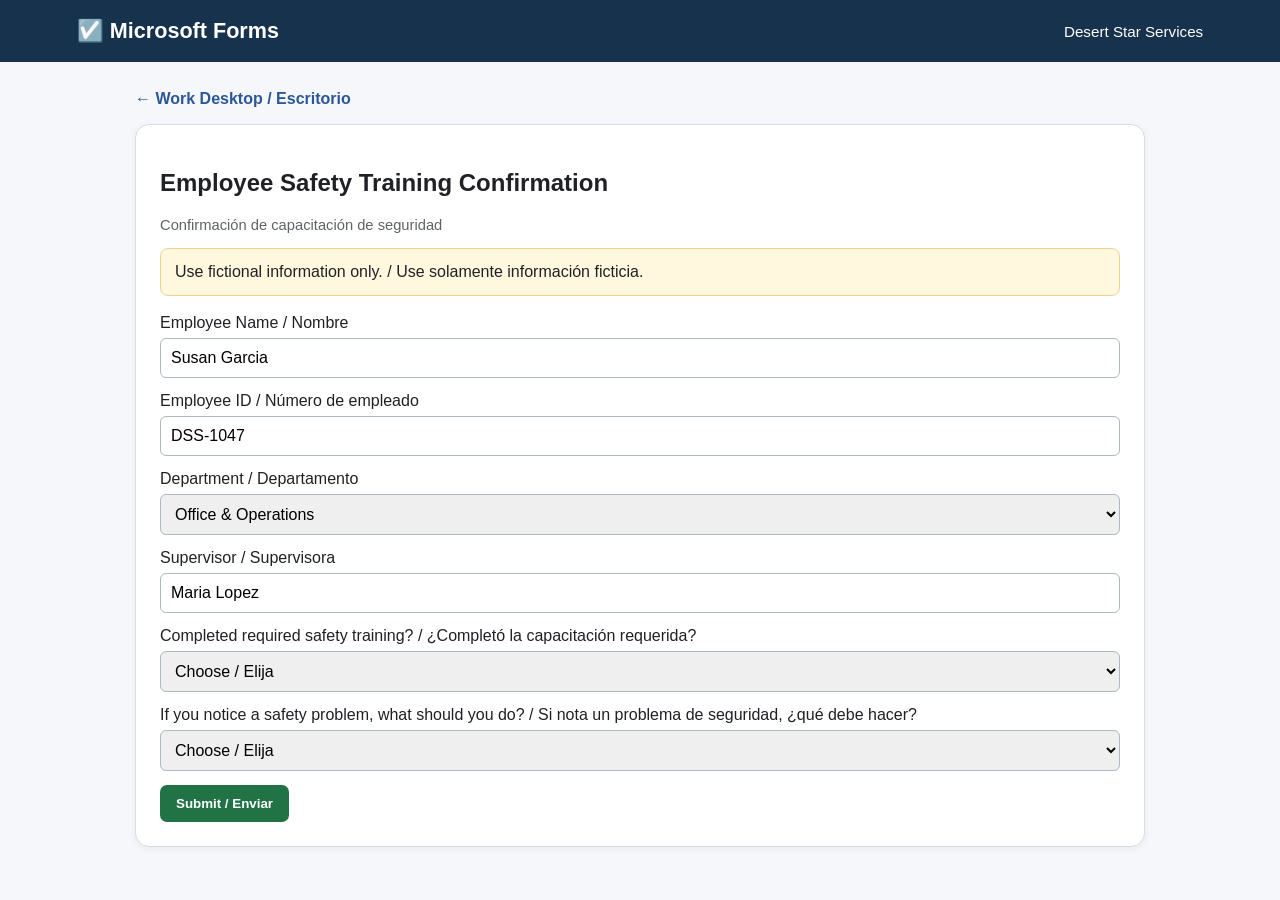
==== forms.html @ 492ff86a "Build Lesson 13 bilingual workplace simulation" ====
<!doctype html><html><head><meta charset="utf-8"><meta name="viewport" content="width=device-width"><title>Employee Form</title><link rel="stylesheet" href="style.css"></head><body><header><div class="brand">☑️ Microsoft Forms</div><div class="user">Desert Star Services</div></header><main class="wrap"><p><a class="back" href="index.html">← Work Desktop / Escritorio</a></p><section class="panel"><h1>Employee Safety Training Confirmation</h1><p class="sub">Confirmación de capacitación de seguridad</p><div class="notice">Use fictional information only. / Use solamente información ficticia.</div><br><form id="f"><label>Employee Name / Nombre</label><input required value="Susan Garcia"><label>Employee ID / Número de empleado</label><input required value="DSS-1047"><label>Department / Departamento</label><select required><option>Office & Operations</option><option>Transportation</option><option>Maintenance</option><option>Customer Service</option></select><label>Supervisor / Supervisora</label><input required value="Maria Lopez"><label>Completed required safety training? / ¿Completó la capacitación requerida?</label><select required><option value="">Choose / Elija</option><option>Yes / Sí</option><option>No</option></select><label>If you notice a safety problem, what should you do? / Si nota un problema de seguridad, ¿qué debe hacer?</label><select required><option value="">Choose / Elija</option><option>Report it to the appropriate supervisor / Reportarlo al supervisor correspondiente</option><option>Ignore it / Ignorarlo</option><option>Post it on social media / Publicarlo en redes sociales</option></select><button class="btn green" type="submit">Submit / Enviar</button></form><div id="done" class="success">✓ Form submitted. / Formulario enviado.</div></section></main><script>document.getElementById('f').onsubmit=e=>{e.preventDefault();document.getElementById('done').style.display='block';localStorage.setItem('formsDone','1')}</script></body></html>
---- style.css ----
:root{--navy:#17324d;--blue:#2b579a;--light:#f5f7fa;--border:#d7dde5;--green:#217346;--purple:#6264a7}*{box-sizing:border-box}body{margin:0;font-family:Arial,sans-serif;background:var(--light);color:#202124}header{background:var(--navy);color:white;padding:18px 6%;display:flex;justify-content:space-between;align-items:center}.brand{font-size:1.35rem;font-weight:700}.user{font-size:.95rem}.wrap{max-width:1050px;margin:28px auto;padding:0 20px}.hero,.panel{background:white;border:1px solid var(--border);border-radius:14px;padding:24px;margin-bottom:20px;box-shadow:0 2px 8px #0000000d}.apps{display:grid;grid-template-columns:repeat(auto-fit,minmax(160px,1fr));gap:16px}.app{display:block;background:white;border:1px solid var(--border);border-radius:12px;padding:22px;text-decoration:none;color:#202124}.app:hover{box-shadow:0 3px 12px #0002;transform:translateY(-1px)}.icon{font-size:2rem}.sub{color:#5f6368;font-size:.92rem}.btn{display:inline-block;background:var(--blue);color:white;text-decoration:none;border:0;border-radius:7px;padding:11px 16px;font-weight:700;cursor:pointer}.btn.green{background:var(--green)}.back{color:var(--blue);text-decoration:none;font-weight:700}.msg{border-left:5px solid var(--purple);background:#f8f8ff;padding:18px;border-radius:8px}.file{padding:12px;border-bottom:1px solid var(--border)}.file a{color:var(--blue);font-weight:700;text-decoration:none}table{width:100%;border-collapse:collapse}th,td{border:1px solid var(--border);padding:10px;text-align:left}th{background:#eef2f6}input,select,textarea{width:100%;padding:10px;margin:6px 0 14px;border:1px solid #aeb7c2;border-radius:6px;font-size:1rem}.qty{max-width:100px}.notice{background:#fff8df;border:1px solid #ead38a;padding:14px;border-radius:8px}.success{display:none;background:#e8f5ec;border:1px solid #92c9a4;padding:14px;border-radius:8px;margin-top:14px}.calendar{display:grid;grid-template-columns:repeat(3,1fr);gap:10px}.day{background:white;border:1px solid var(--border);border-radius:10px;padding:14px}.event{background:#eaf1fb;border-left:4px solid var(--blue);padding:10px;margin:9px 0}.footer{text-align:center;color:#68707a;padding:30px;font-size:.85rem}@media(max-width:650px){.calendar{grid-template-columns:1fr}header{display:block}.user{margin-top:6px}}
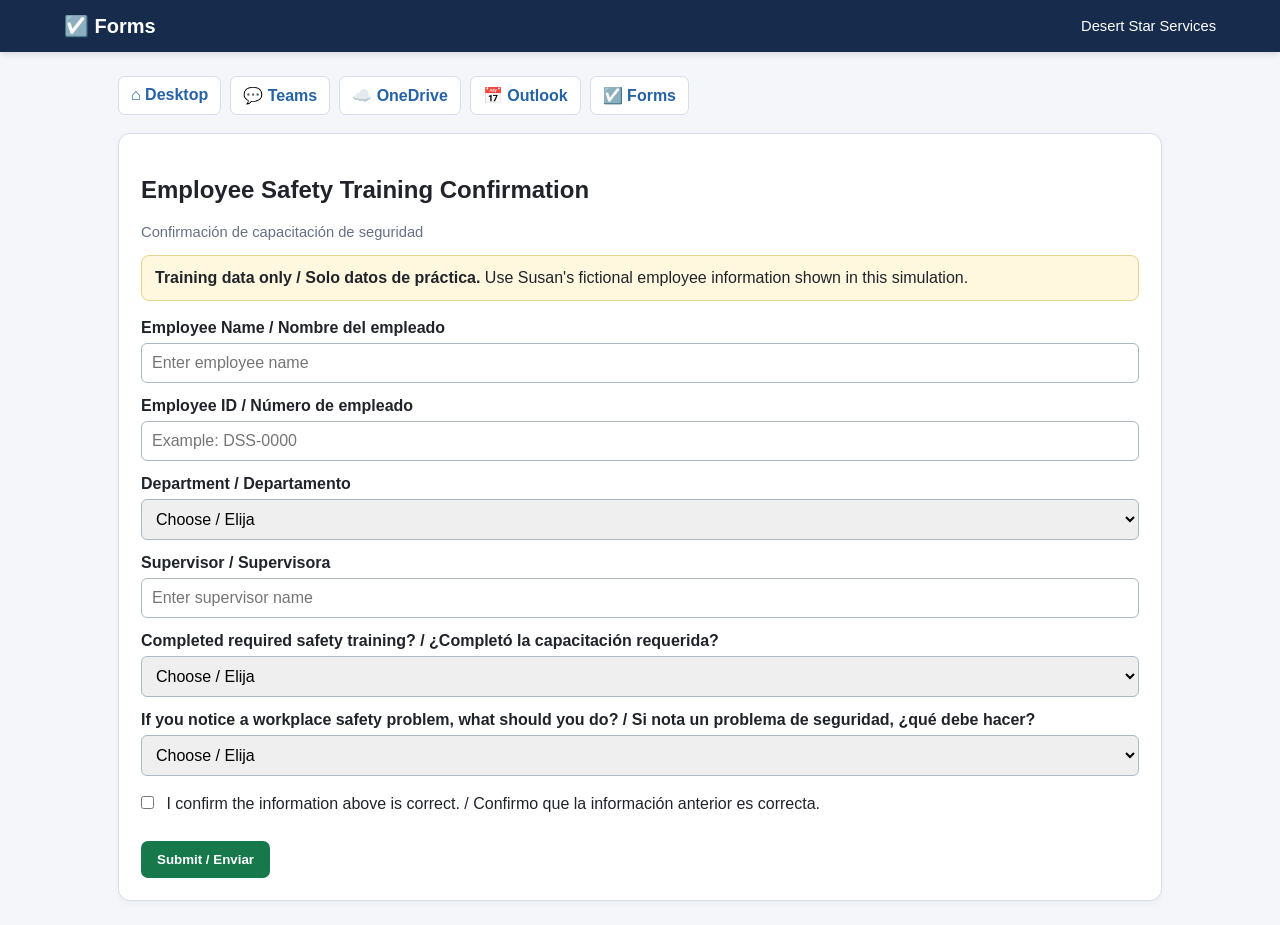
==== commit 27584646: "Make employee form an authentic practice task" ====
--- a/forms.html
+++ b/forms.html
@@ -1 +1 @@
-<!doctype html><html><head><meta charset="utf-8"><meta name="viewport" content="width=device-width"><title>Employee Form</title><link rel="stylesheet" href="style.css"></head><body><header><div class="brand">☑️ Microsoft Forms</div><div class="user">Desert Star Services</div></header><main class="wrap"><p><a class="back" href="index.html">← Work Desktop / Escritorio</a></p><section class="panel"><h1>Employee Safety Training Confirmation</h1><p class="sub">Confirmación de capacitación de seguridad</p><div class="notice">Use fictional information only. / Use solamente información ficticia.</div><br><form id="f"><label>Employee Name / Nombre</label><input required value="Susan Garcia"><label>Employee ID / Número de empleado</label><input required value="DSS-1047"><label>Department / Departamento</label><select required><option>Office & Operations</option><option>Transportation</option><option>Maintenance</option><option>Customer Service</option></select><label>Supervisor / Supervisora</label><input required value="Maria Lopez"><label>Completed required safety training? / ¿Completó la capacitación requerida?</label><select required><option value="">Choose / Elija</option><option>Yes / Sí</option><option>No</option></select><label>If you notice a safety problem, what should you do? / Si nota un problema de seguridad, ¿qué debe hacer?</label><select required><option value="">Choose / Elija</option><option>Report it to the appropriate supervisor / Reportarlo al supervisor correspondiente</option><option>Ignore it / Ignorarlo</option><option>Post it on social media / Publicarlo en redes sociales</option></select><button class="btn green" type="submit">Submit / Enviar</button></form><div id="done" class="success">✓ Form submitted. / Formulario enviado.</div></section></main><script>document.getElementById('f').onsubmit=e=>{e.preventDefault();document.getElementById('done').style.display='block';localStorage.setItem('formsDone','1')}</script></body></html>+<!doctype html><html><head><meta charset="utf-8"><meta name="viewport" content="width=device-width"><title>Employee Safety Form</title><link rel="stylesheet" href="style.css"></head><body><header><div class="brand">☑️ Forms</div><div class="user">Desert Star Services</div></header><main class="wrap"><nav class="topnav"><a href="index.html">⌂ Desktop</a><a href="teams.html">💬 Teams</a><a href="onedrive.html">☁️ OneDrive</a><a href="outlook.html">📅 Outlook</a><a href="forms.html">☑️ Forms</a></nav><section class="panel"><h1>Employee Safety Training Confirmation</h1><p class="sub">Confirmación de capacitación de seguridad</p><div class="notice"><b>Training data only / Solo datos de práctica.</b> Use Susan's fictional employee information shown in this simulation.</div><br><form id="f"><label><b>Employee Name / Nombre del empleado</b></label><input id="name" required placeholder="Enter employee name"><label><b>Employee ID / Número de empleado</b></label><input id="id" required placeholder="Example: DSS-0000"><label><b>Department / Departamento</b></label><select id="dept" required><option value="">Choose / Elija</option><option>Office & Operations</option><option>Transportation</option><option>Maintenance</option><option>Customer Service</option></select><label><b>Supervisor / Supervisora</b></label><input id="sup" required placeholder="Enter supervisor name"><label><b>Completed required safety training? / ¿Completó la capacitación requerida?</b></label><select id="training" required><option value="">Choose / Elija</option><option>Yes / Sí</option><option>No</option></select><label><b>If you notice a workplace safety problem, what should you do? / Si nota un problema de seguridad, ¿qué debe hacer?</b></label><select id="action" required><option value="">Choose / Elija</option><option value="report">Report it to the appropriate supervisor / Reportarlo al supervisor correspondiente</option><option value="ignore">Ignore it / Ignorarlo</option><option value="social">Post it on social media / Publicarlo en redes sociales</option><option value="wait">Wait for someone else / Esperar a otra persona</option></select><label><input id="confirm" type="checkbox" style="width:auto;margin-right:8px" required> I confirm the information above is correct. / Confirmo que la información anterior es correcta.</label><br><br><button class="btn green" type="submit">Submit / Enviar</button></form><div id="done" class="success">✓ Form submitted successfully. / Formulario enviado correctamente.<br><br><a class="btn" href="teams.html">Final step: Message Maria / Paso final: Enviar mensaje a Maria →</a></div></section></main><script>document.getElementById('f').onsubmit=e=>{e.preventDefault();let ok=document.getElementById('name').value.trim().toLowerCase()==='susan garcia'&&document.getElementById('id').value.trim().toUpperCase()==='DSS-1047'&&document.getElementById('dept').value==='Office & Operations'&&document.getElementById('sup').value.trim().toLowerCase()==='maria lopez'&&document.getElementById('training').value==='Yes / Sí'&&document.getElementById('action').value==='report';if(!ok){alert('Review Susan’s employee information and your safety answer before submitting. / Revise la información de Susan y su respuesta de seguridad antes de enviar.');return}document.getElementById('done').style.display='block';localStorage.setItem('formsDone','1')}</script></body></html>
--- a/style.css
+++ b/style.css
@@ -1 +1 @@
-:root{--navy:#17324d;--blue:#2b579a;--light:#f5f7fa;--border:#d7dde5;--green:#217346;--purple:#6264a7}*{box-sizing:border-box}body{margin:0;font-family:Arial,sans-serif;background:var(--light);color:#202124}header{background:var(--navy);color:white;padding:18px 6%;display:flex;justify-content:space-between;align-items:center}.brand{font-size:1.35rem;font-weight:700}.user{font-size:.95rem}.wrap{max-width:1050px;margin:28px auto;padding:0 20px}.hero,.panel{background:white;border:1px solid var(--border);border-radius:14px;padding:24px;margin-bottom:20px;box-shadow:0 2px 8px #0000000d}.apps{display:grid;grid-template-columns:repeat(auto-fit,minmax(160px,1fr));gap:16px}.app{display:block;background:white;border:1px solid var(--border);border-radius:12px;padding:22px;text-decoration:none;color:#202124}.app:hover{box-shadow:0 3px 12px #0002;transform:translateY(-1px)}.icon{font-size:2rem}.sub{color:#5f6368;font-size:.92rem}.btn{display:inline-block;background:var(--blue);color:white;text-decoration:none;border:0;border-radius:7px;padding:11px 16px;font-weight:700;cursor:pointer}.btn.green{background:var(--green)}.back{color:var(--blue);text-decoration:none;font-weight:700}.msg{border-left:5px solid var(--purple);background:#f8f8ff;padding:18px;border-radius:8px}.file{padding:12px;border-bottom:1px solid var(--border)}.file a{color:var(--blue);font-weight:700;text-decoration:none}table{width:100%;border-collapse:collapse}th,td{border:1px solid var(--border);padding:10px;text-align:left}th{background:#eef2f6}input,select,textarea{width:100%;padding:10px;margin:6px 0 14px;border:1px solid #aeb7c2;border-radius:6px;font-size:1rem}.qty{max-width:100px}.notice{background:#fff8df;border:1px solid #ead38a;padding:14px;border-radius:8px}.success{display:none;background:#e8f5ec;border:1px solid #92c9a4;padding:14px;border-radius:8px;margin-top:14px}.calendar{display:grid;grid-template-columns:repeat(3,1fr);gap:10px}.day{background:white;border:1px solid var(--border);border-radius:10px;padding:14px}.event{background:#eaf1fb;border-left:4px solid var(--blue);padding:10px;margin:9px 0}.footer{text-align:center;color:#68707a;padding:30px;font-size:.85rem}@media(max-width:650px){.calendar{grid-template-columns:1fr}header{display:block}.user{margin-top:6px}}+:root{--navy:#172b4d;--blue:#2563a6;--light:#f4f6f9;--border:#d8dee8;--green:#16784b;--purple:#6264a7;--muted:#667085}*{box-sizing:border-box}body{margin:0;font-family:Arial,Helvetica,sans-serif;background:var(--light);color:#20242a}header{background:var(--navy);color:#fff;padding:14px 5%;display:flex;justify-content:space-between;align-items:center;box-shadow:0 2px 7px #0002}.brand{font-size:1.25rem;font-weight:700}.user{font-size:.92rem}.wrap{max-width:1080px;margin:24px auto;padding:0 18px}.hero,.panel{background:#fff;border:1px solid var(--border);border-radius:12px;padding:22px;margin-bottom:18px;box-shadow:0 2px 7px #0000000b}.hero h1{margin-top:0}.topnav{display:flex;gap:9px;flex-wrap:wrap;margin-bottom:18px}.topnav a,.back{background:#fff;border:1px solid var(--border);padding:9px 12px;border-radius:7px;text-decoration:none;color:var(--blue);font-weight:700}.apps{display:grid;grid-template-columns:repeat(auto-fit,minmax(175px,1fr));gap:14px}.app{display:block;background:#fff;border:1px solid var(--border);border-radius:11px;padding:19px;text-decoration:none;color:#20242a;transition:.15s}.app:hover{box-shadow:0 4px 14px #0002;transform:translateY(-2px)}.app h3{margin:8px 0 4px}.icon{font-size:2rem}.sub{color:var(--muted);font-size:.92rem}.btn{display:inline-block;background:var(--blue);color:#fff;text-decoration:none;border:0;border-radius:7px;padding:11px 16px;font-weight:700;cursor:pointer}.btn.green{background:var(--green)}.btn.secondary{background:#fff;color:var(--blue);border:1px solid var(--blue)}.msg{border-left:5px solid var(--purple);background:#f7f7ff;padding:18px;border-radius:8px}.file{padding:12px;border-bottom:1px solid var(--border)}.file:last-child{border-bottom:0}.file a{color:var(--blue);font-weight:700;text-decoration:none}.crumb{color:var(--muted);font-size:.9rem;margin-bottom:12px}table{width:100%;border-collapse:collapse}th,td{border:1px solid var(--border);padding:10px;text-align:left}th{background:#eef2f6}input,select,textarea{width:100%;padding:10px;margin:6px 0 14px;border:1px solid #aeb7c2;border-radius:6px;font-size:1rem}.qty{max-width:100px;margin:0}.notice{background:#fff8df;border:1px solid #ead38a;padding:13px;border-radius:8px}.success{display:none;background:#e8f5ec;border:1px solid #92c9a4;padding:13px;border-radius:8px;margin-top:13px}.calendar{display:grid;grid-template-columns:repeat(3,1fr);gap:10px}.day{background:#fff;border:1px solid var(--border);border-radius:9px;padding:13px}.event{background:#eaf1fb;border-left:4px solid var(--blue);padding:10px;margin:9px 0}.event a{color:#163f73}.progress{height:12px;background:#e7ebf0;border-radius:10px;overflow:hidden;margin:8px 0 16px}.bar{height:100%;background:var(--green);width:0;transition:.3s}.tasks{list-style:none;padding:0;margin:0}.tasks li{padding:10px 5px;border-bottom:1px solid #edf0f4}.check{display:inline-block;width:24px;font-weight:700}.done{color:var(--green)}.next{background:#edf6ff;border:1px solid #b9d7f3;padding:15px;border-radius:8px;margin-top:15px}.fake-toolbar{background:#f4f5f7;border:1px solid var(--border);padding:8px 12px;border-radius:7px 7px 0 0;color:#555;font-size:.9rem}.docpage{border:1px solid var(--border);padding:24px;background:#fff}.footer{text-align:center;color:#68707a;padding:28px;font-size:.85rem}@media(max-width:650px){.calendar{grid-template-columns:1fr}header{display:block}.user{margin-top:5px}th,td{padding:7px}.wrap{padding:0 10px}}
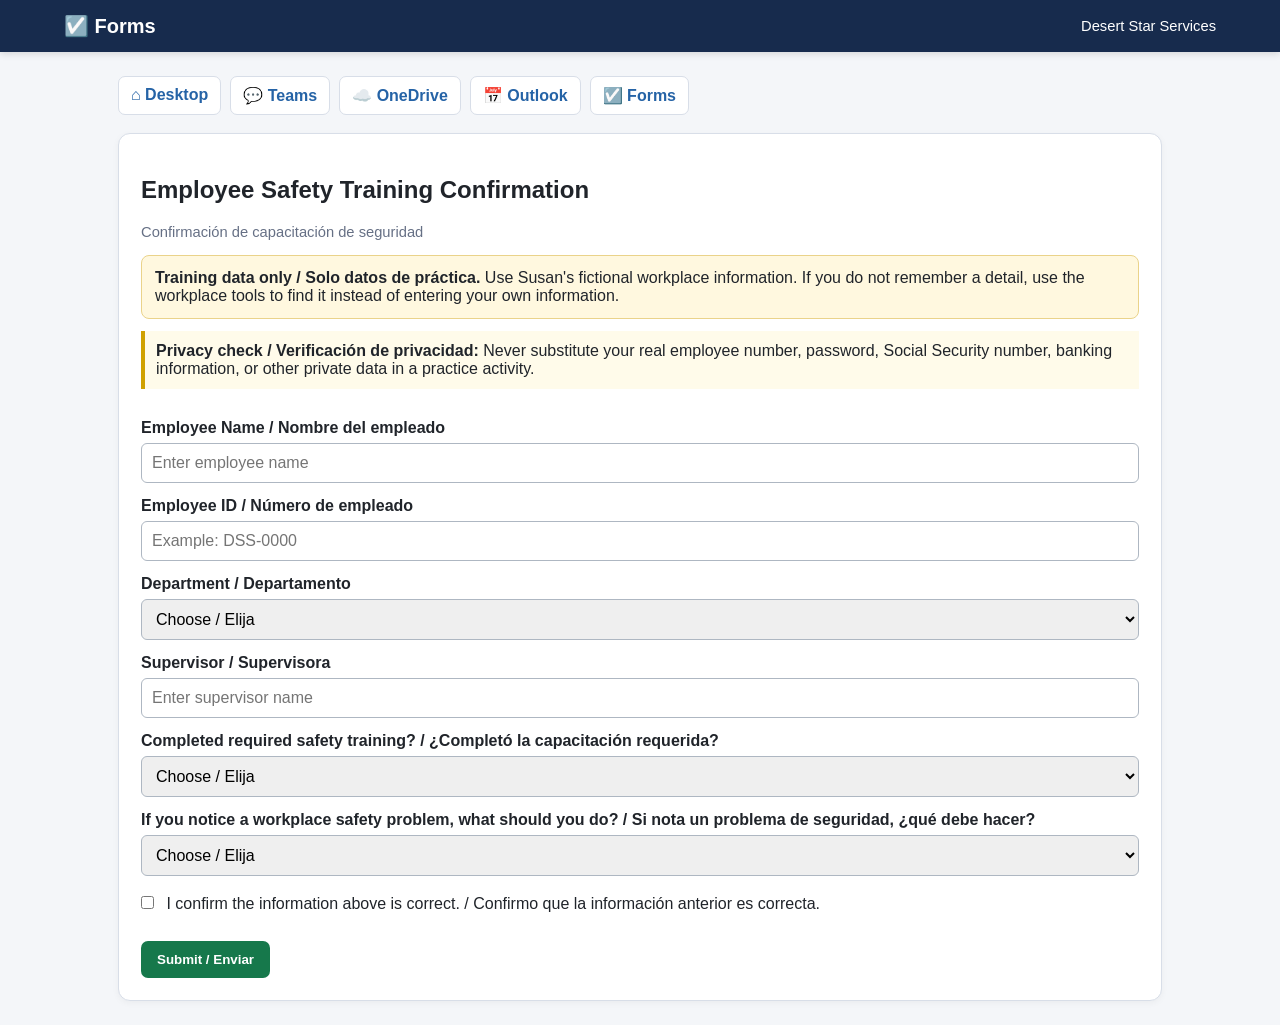
==== commit 2f77d4eb: "Strengthen privacy and information retrieval practice" ====
--- a/forms.html
+++ b/forms.html
@@ -1 +1 @@
-<!doctype html><html><head><meta charset="utf-8"><meta name="viewport" content="width=device-width"><title>Employee Safety Form</title><link rel="stylesheet" href="style.css"></head><body><header><div class="brand">☑️ Forms</div><div class="user">Desert Star Services</div></header><main class="wrap"><nav class="topnav"><a href="index.html">⌂ Desktop</a><a href="teams.html">💬 Teams</a><a href="onedrive.html">☁️ OneDrive</a><a href="outlook.html">📅 Outlook</a><a href="forms.html">☑️ Forms</a></nav><section class="panel"><h1>Employee Safety Training Confirmation</h1><p class="sub">Confirmación de capacitación de seguridad</p><div class="notice"><b>Training data only / Solo datos de práctica.</b> Use Susan's fictional employee information shown in this simulation.</div><br><form id="f"><label><b>Employee Name / Nombre del empleado</b></label><input id="name" required placeholder="Enter employee name"><label><b>Employee ID / Número de empleado</b></label><input id="id" required placeholder="Example: DSS-0000"><label><b>Department / Departamento</b></label><select id="dept" required><option value="">Choose / Elija</option><option>Office & Operations</option><option>Transportation</option><option>Maintenance</option><option>Customer Service</option></select><label><b>Supervisor / Supervisora</b></label><input id="sup" required placeholder="Enter supervisor name"><label><b>Completed required safety training? / ¿Completó la capacitación requerida?</b></label><select id="training" required><option value="">Choose / Elija</option><option>Yes / Sí</option><option>No</option></select><label><b>If you notice a workplace safety problem, what should you do? / Si nota un problema de seguridad, ¿qué debe hacer?</b></label><select id="action" required><option value="">Choose / Elija</option><option value="report">Report it to the appropriate supervisor / Reportarlo al supervisor correspondiente</option><option value="ignore">Ignore it / Ignorarlo</option><option value="social">Post it on social media / Publicarlo en redes sociales</option><option value="wait">Wait for someone else / Esperar a otra persona</option></select><label><input id="confirm" type="checkbox" style="width:auto;margin-right:8px" required> I confirm the information above is correct. / Confirmo que la información anterior es correcta.</label><br><br><button class="btn green" type="submit">Submit / Enviar</button></form><div id="done" class="success">✓ Form submitted successfully. / Formulario enviado correctamente.<br><br><a class="btn" href="teams.html">Final step: Message Maria / Paso final: Enviar mensaje a Maria →</a></div></section></main><script>document.getElementById('f').onsubmit=e=>{e.preventDefault();let ok=document.getElementById('name').value.trim().toLowerCase()==='susan garcia'&&document.getElementById('id').value.trim().toUpperCase()==='DSS-1047'&&document.getElementById('dept').value==='Office & Operations'&&document.getElementById('sup').value.trim().toLowerCase()==='maria lopez'&&document.getElementById('training').value==='Yes / Sí'&&document.getElementById('action').value==='report';if(!ok){alert('Review Susan’s employee information and your safety answer before submitting. / Revise la información de Susan y su respuesta de seguridad antes de enviar.');return}document.getElementById('done').style.display='block';localStorage.setItem('formsDone','1')}</script></body></html>+<!doctype html><html><head><meta charset="utf-8"><meta name="viewport" content="width=device-width"><title>Employee Safety Form</title><link rel="stylesheet" href="style.css"></head><body><header><div class="brand">☑️ Forms</div><div class="user">Desert Star Services</div></header><main class="wrap"><nav class="topnav"><a href="index.html">⌂ Desktop</a><a href="teams.html">💬 Teams</a><a href="onedrive.html">☁️ OneDrive</a><a href="outlook.html">📅 Outlook</a><a href="forms.html">☑️ Forms</a></nav><section class="panel"><h1>Employee Safety Training Confirmation</h1><p class="sub">Confirmación de capacitación de seguridad</p><div class="notice"><b>Training data only / Solo datos de práctica.</b> Use Susan's fictional workplace information. If you do not remember a detail, use the workplace tools to find it instead of entering your own information.</div><div class="hint"><b>Privacy check / Verificación de privacidad:</b> Never substitute your real employee number, password, Social Security number, banking information, or other private data in a practice activity.</div><br><form id="f"><label><b>Employee Name / Nombre del empleado</b></label><input id="name" required placeholder="Enter employee name"><label><b>Employee ID / Número de empleado</b></label><input id="id" required placeholder="Example: DSS-0000"><label><b>Department / Departamento</b></label><select id="dept" required><option value="">Choose / Elija</option><option>Office & Operations</option><option>Transportation</option><option>Maintenance</option><option>Customer Service</option></select><label><b>Supervisor / Supervisora</b></label><input id="sup" required placeholder="Enter supervisor name"><label><b>Completed required safety training? / ¿Completó la capacitación requerida?</b></label><select id="training" required><option value="">Choose / Elija</option><option>Yes / Sí</option><option>No</option></select><label><b>If you notice a workplace safety problem, what should you do? / Si nota un problema de seguridad, ¿qué debe hacer?</b></label><select id="action" required><option value="">Choose / Elija</option><option value="report">Report it to the appropriate supervisor / Reportarlo al supervisor correspondiente</option><option value="ignore">Ignore it / Ignorarlo</option><option value="social">Post it on social media / Publicarlo en redes sociales</option><option value="wait">Wait for someone else / Esperar a otra persona</option></select><label><input id="confirm" type="checkbox" style="width:auto;margin-right:8px" required> I confirm the information above is correct. / Confirmo que la información anterior es correcta.</label><br><br><button class="btn green" type="submit">Submit / Enviar</button></form><div id="done" class="success">✓ Form submitted successfully. / Formulario enviado correctamente.<br><br><a class="btn" href="teams.html">Final step: Message Maria / Paso final: Enviar mensaje a Maria →</a></div></section></main><script>document.getElementById('f').onsubmit=e=>{e.preventDefault();let ok=document.getElementById('name').value.trim().toLowerCase()==='susan garcia'&&document.getElementById('id').value.trim().toUpperCase()==='DSS-1047'&&document.getElementById('dept').value==='Office & Operations'&&document.getElementById('sup').value.trim().toLowerCase()==='maria lopez'&&document.getElementById('training').value==='Yes / Sí'&&document.getElementById('action').value==='report';if(!ok){alert('Review Susan’s employee information and your safety answer before submitting. / Revise la información de Susan y su respuesta de seguridad antes de enviar.');return}document.getElementById('done').style.display='block';localStorage.setItem('formsDone','1')}</script></body></html>
--- a/style.css
+++ b/style.css
@@ -1 +1 @@
-:root{--navy:#172b4d;--blue:#2563a6;--light:#f4f6f9;--border:#d8dee8;--green:#16784b;--purple:#6264a7;--muted:#667085}*{box-sizing:border-box}body{margin:0;font-family:Arial,Helvetica,sans-serif;background:var(--light);color:#20242a}header{background:var(--navy);color:#fff;padding:14px 5%;display:flex;justify-content:space-between;align-items:center;box-shadow:0 2px 7px #0002}.brand{font-size:1.25rem;font-weight:700}.user{font-size:.92rem}.wrap{max-width:1080px;margin:24px auto;padding:0 18px}.hero,.panel{background:#fff;border:1px solid var(--border);border-radius:12px;padding:22px;margin-bottom:18px;box-shadow:0 2px 7px #0000000b}.hero h1{margin-top:0}.topnav{display:flex;gap:9px;flex-wrap:wrap;margin-bottom:18px}.topnav a,.back{background:#fff;border:1px solid var(--border);padding:9px 12px;border-radius:7px;text-decoration:none;color:var(--blue);font-weight:700}.apps{display:grid;grid-template-columns:repeat(auto-fit,minmax(175px,1fr));gap:14px}.app{display:block;background:#fff;border:1px solid var(--border);border-radius:11px;padding:19px;text-decoration:none;color:#20242a;transition:.15s}.app:hover{box-shadow:0 4px 14px #0002;transform:translateY(-2px)}.app h3{margin:8px 0 4px}.icon{font-size:2rem}.sub{color:var(--muted);font-size:.92rem}.btn{display:inline-block;background:var(--blue);color:#fff;text-decoration:none;border:0;border-radius:7px;padding:11px 16px;font-weight:700;cursor:pointer}.btn.green{background:var(--green)}.btn.secondary{background:#fff;color:var(--blue);border:1px solid var(--blue)}.msg{border-left:5px solid var(--purple);background:#f7f7ff;padding:18px;border-radius:8px}.file{padding:12px;border-bottom:1px solid var(--border)}.file:last-child{border-bottom:0}.file a{color:var(--blue);font-weight:700;text-decoration:none}.crumb{color:var(--muted);font-size:.9rem;margin-bottom:12px}table{width:100%;border-collapse:collapse}th,td{border:1px solid var(--border);padding:10px;text-align:left}th{background:#eef2f6}input,select,textarea{width:100%;padding:10px;margin:6px 0 14px;border:1px solid #aeb7c2;border-radius:6px;font-size:1rem}.qty{max-width:100px;margin:0}.notice{background:#fff8df;border:1px solid #ead38a;padding:13px;border-radius:8px}.success{display:none;background:#e8f5ec;border:1px solid #92c9a4;padding:13px;border-radius:8px;margin-top:13px}.calendar{display:grid;grid-template-columns:repeat(3,1fr);gap:10px}.day{background:#fff;border:1px solid var(--border);border-radius:9px;padding:13px}.event{background:#eaf1fb;border-left:4px solid var(--blue);padding:10px;margin:9px 0}.event a{color:#163f73}.progress{height:12px;background:#e7ebf0;border-radius:10px;overflow:hidden;margin:8px 0 16px}.bar{height:100%;background:var(--green);width:0;transition:.3s}.tasks{list-style:none;padding:0;margin:0}.tasks li{padding:10px 5px;border-bottom:1px solid #edf0f4}.check{display:inline-block;width:24px;font-weight:700}.done{color:var(--green)}.next{background:#edf6ff;border:1px solid #b9d7f3;padding:15px;border-radius:8px;margin-top:15px}.fake-toolbar{background:#f4f5f7;border:1px solid var(--border);padding:8px 12px;border-radius:7px 7px 0 0;color:#555;font-size:.9rem}.docpage{border:1px solid var(--border);padding:24px;background:#fff}.footer{text-align:center;color:#68707a;padding:28px;font-size:.85rem}@media(max-width:650px){.calendar{grid-template-columns:1fr}header{display:block}.user{margin-top:5px}th,td{padding:7px}.wrap{padding:0 10px}}+:root{--navy:#172b4d;--blue:#2563a6;--light:#f4f6f9;--border:#d8dee8;--green:#16784b;--purple:#6264a7;--muted:#667085}*{box-sizing:border-box}body{margin:0;font-family:Arial,Helvetica,sans-serif;background:var(--light);color:#20242a}header{background:var(--navy);color:#fff;padding:14px 5%;display:flex;justify-content:space-between;align-items:center;box-shadow:0 2px 7px #0002}.brand{font-size:1.25rem;font-weight:700}.user{font-size:.92rem}.wrap{max-width:1080px;margin:24px auto;padding:0 18px}.hero,.panel{background:#fff;border:1px solid var(--border);border-radius:12px;padding:22px;margin-bottom:18px;box-shadow:0 2px 7px #0000000b}.hero h1{margin-top:0}.topnav{display:flex;gap:9px;flex-wrap:wrap;margin-bottom:18px}.topnav a,.back{background:#fff;border:1px solid var(--border);padding:9px 12px;border-radius:7px;text-decoration:none;color:var(--blue);font-weight:700}.apps{display:grid;grid-template-columns:repeat(auto-fit,minmax(175px,1fr));gap:14px}.app{display:block;background:#fff;border:1px solid var(--border);border-radius:11px;padding:19px;text-decoration:none;color:#20242a;transition:.15s}.app:hover{box-shadow:0 4px 14px #0002;transform:translateY(-2px)}.app h3{margin:8px 0 4px}.icon{font-size:2rem}.sub{color:var(--muted);font-size:.92rem}.btn{display:inline-block;background:var(--blue);color:#fff;text-decoration:none;border:0;border-radius:7px;padding:11px 16px;font-weight:700;cursor:pointer}.btn.green{background:var(--green)}.btn.secondary{background:#fff;color:var(--blue);border:1px solid var(--blue)}.msg{border-left:5px solid var(--purple);background:#f7f7ff;padding:18px;border-radius:8px}.file{padding:12px;border-bottom:1px solid var(--border)}.file:last-child{border-bottom:0}.file a{color:var(--blue);font-weight:700;text-decoration:none}.crumb{color:var(--muted);font-size:.9rem;margin-bottom:12px}table{width:100%;border-collapse:collapse}th,td{border:1px solid var(--border);padding:10px;text-align:left}th{background:#eef2f6}input,select,textarea{width:100%;padding:10px;margin:6px 0 14px;border:1px solid #aeb7c2;border-radius:6px;font-size:1rem}.qty{max-width:100px;margin:0}.notice{background:#fff8df;border:1px solid #ead38a;padding:13px;border-radius:8px}.success{display:none;background:#e8f5ec;border:1px solid #92c9a4;padding:13px;border-radius:8px;margin-top:13px}.calendar{display:grid;grid-template-columns:repeat(3,1fr);gap:10px}.day{background:#fff;border:1px solid var(--border);border-radius:9px;padding:13px}.event{background:#eaf1fb;border-left:4px solid var(--blue);padding:10px;margin:9px 0}.event a{color:#163f73}.progress{height:12px;background:#e7ebf0;border-radius:10px;overflow:hidden;margin:8px 0 16px}.bar{height:100%;background:var(--green);width:0;transition:.3s}.tasks{list-style:none;padding:0;margin:0}.tasks li{padding:10px 5px;border-bottom:1px solid #edf0f4}.check{display:inline-block;width:24px;font-weight:700}.done{color:var(--green)}.next{background:#edf6ff;border:1px solid #b9d7f3;padding:15px;border-radius:8px;margin-top:15px}.fake-toolbar{background:#f4f5f7;border:1px solid var(--border);padding:8px 12px;border-radius:7px 7px 0 0;color:#555;font-size:.9rem}.docpage{border:1px solid var(--border);padding:24px;background:#fff}.footer{text-align:center;color:#68707a;padding:28px;font-size:.85rem}@media(max-width:650px){.calendar{grid-template-columns:1fr}header{display:block}.user{margin-top:5px}th,td{padding:7px}.wrap{padding:0 10px}}.workspace{display:grid;grid-template-columns:230px 1fr;gap:16px}.sidebar{background:#fff;border:1px solid var(--border);border-radius:10px;padding:12px}.sidebar div{padding:10px;border-radius:6px}.sidebar .active{background:#eaf1fb;font-weight:700}.mailrow{display:grid;grid-template-columns:170px 1fr 80px;gap:10px;padding:12px;border-bottom:1px solid var(--border);background:#fff}.mailrow.unread{font-weight:700;background:#f8fbff}.badge{display:inline-block;background:#d92d20;color:#fff;border-radius:12px;padding:2px 7px;font-size:.75rem}.skillgrid{display:grid;grid-template-columns:repeat(auto-fit,minmax(210px,1fr));gap:10px;margin-top:14px}.skill{border:1px solid var(--border);border-radius:8px;padding:12px;background:#fafbfc}.locked{opacity:.55}.hint{border-left:4px solid #d0a100;background:#fffbea;padding:11px;margin:12px 0}.completion{background:#f0f9f4;border:2px solid #7bc69a;border-radius:12px;padding:20px;margin-top:15px}.mini{font-size:.84rem;color:var(--muted)}@media(max-width:700px){.workspace{grid-template-columns:1fr}.sidebar{display:none}.mailrow{grid-template-columns:1fr}.mailrow span:last-child{display:none}}
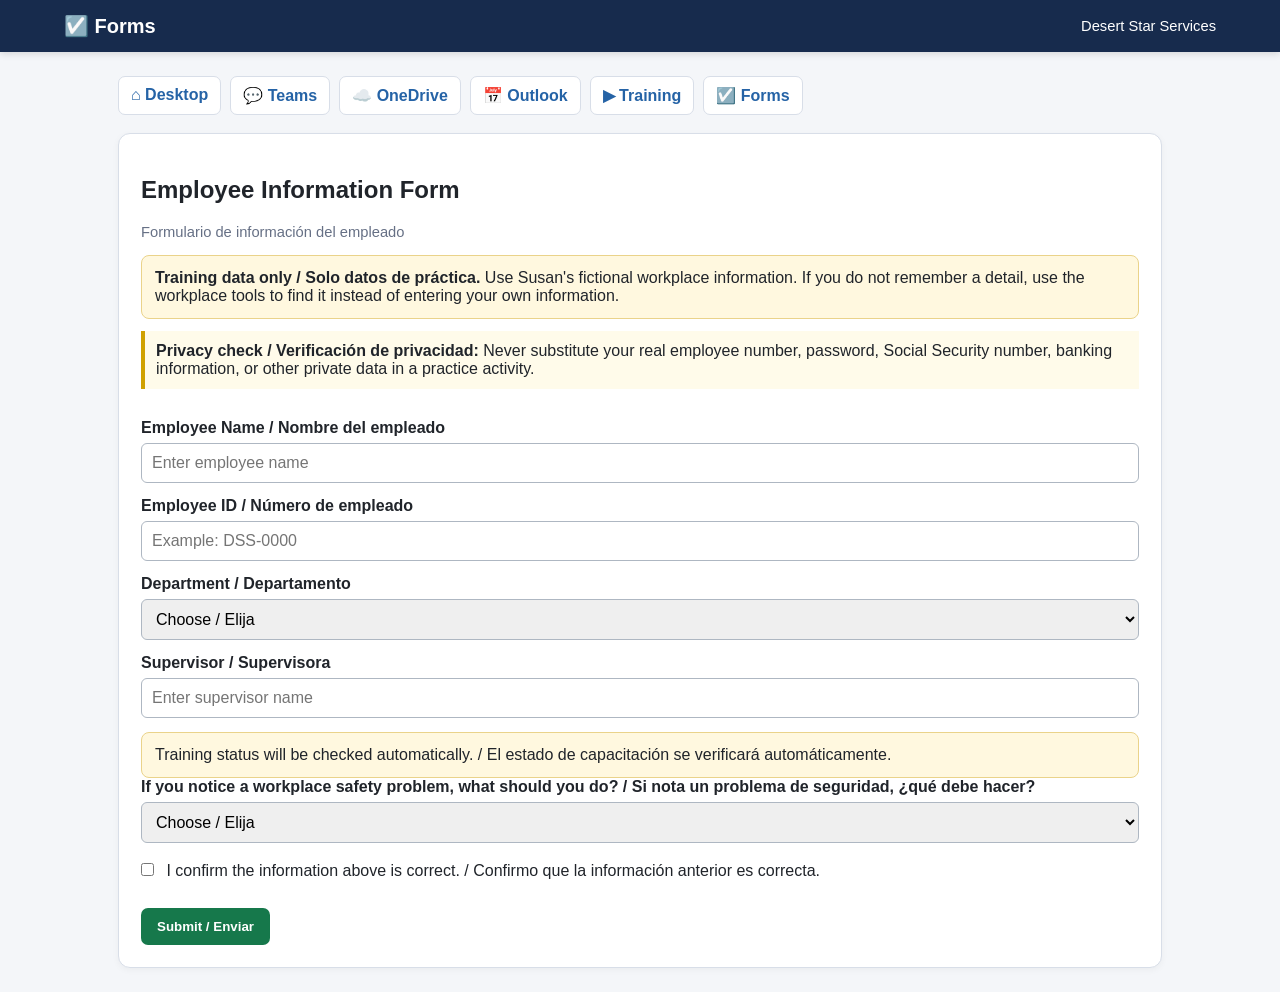
==== commit 10748d45: "Connect employee form to completed online training" ====
--- a/forms.html
+++ b/forms.html
@@ -1 +1,19 @@
-<!doctype html><html><head><meta charset="utf-8"><meta name="viewport" content="width=device-width"><title>Employee Safety Form</title><link rel="stylesheet" href="style.css"></head><body><header><div class="brand">☑️ Forms</div><div class="user">Desert Star Services</div></header><main class="wrap"><nav class="topnav"><a href="index.html">⌂ Desktop</a><a href="teams.html">💬 Teams</a><a href="onedrive.html">☁️ OneDrive</a><a href="outlook.html">📅 Outlook</a><a href="forms.html">☑️ Forms</a></nav><section class="panel"><h1>Employee Safety Training Confirmation</h1><p class="sub">Confirmación de capacitación de seguridad</p><div class="notice"><b>Training data only / Solo datos de práctica.</b> Use Susan's fictional workplace information. If you do not remember a detail, use the workplace tools to find it instead of entering your own information.</div><div class="hint"><b>Privacy check / Verificación de privacidad:</b> Never substitute your real employee number, password, Social Security number, banking information, or other private data in a practice activity.</div><br><form id="f"><label><b>Employee Name / Nombre del empleado</b></label><input id="name" required placeholder="Enter employee name"><label><b>Employee ID / Número de empleado</b></label><input id="id" required placeholder="Example: DSS-0000"><label><b>Department / Departamento</b></label><select id="dept" required><option value="">Choose / Elija</option><option>Office & Operations</option><option>Transportation</option><option>Maintenance</option><option>Customer Service</option></select><label><b>Supervisor / Supervisora</b></label><input id="sup" required placeholder="Enter supervisor name"><label><b>Completed required safety training? / ¿Completó la capacitación requerida?</b></label><select id="training" required><option value="">Choose / Elija</option><option>Yes / Sí</option><option>No</option></select><label><b>If you notice a workplace safety problem, what should you do? / Si nota un problema de seguridad, ¿qué debe hacer?</b></label><select id="action" required><option value="">Choose / Elija</option><option value="report">Report it to the appropriate supervisor / Reportarlo al supervisor correspondiente</option><option value="ignore">Ignore it / Ignorarlo</option><option value="social">Post it on social media / Publicarlo en redes sociales</option><option value="wait">Wait for someone else / Esperar a otra persona</option></select><label><input id="confirm" type="checkbox" style="width:auto;margin-right:8px" required> I confirm the information above is correct. / Confirmo que la información anterior es correcta.</label><br><br><button class="btn green" type="submit">Submit / Enviar</button></form><div id="done" class="success">✓ Form submitted successfully. / Formulario enviado correctamente.<br><br><a class="btn" href="teams.html">Final step: Message Maria / Paso final: Enviar mensaje a Maria →</a></div></section></main><script>document.getElementById('f').onsubmit=e=>{e.preventDefault();let ok=document.getElementById('name').value.trim().toLowerCase()==='susan garcia'&&document.getElementById('id').value.trim().toUpperCase()==='DSS-1047'&&document.getElementById('dept').value==='Office & Operations'&&document.getElementById('sup').value.trim().toLowerCase()==='maria lopez'&&document.getElementById('training').value==='Yes / Sí'&&document.getElementById('action').value==='report';if(!ok){alert('Review Susan’s employee information and your safety answer before submitting. / Revise la información de Susan y su respuesta de seguridad antes de enviar.');return}document.getElementById('done').style.display='block';localStorage.setItem('formsDone','1')}</script></body></html>+<!doctype html><html><head><meta charset="utf-8"><meta name="viewport" content="width=device-width"><title>Employee Safety Form</title><link rel="stylesheet" href="style.css"></head><body><header><div class="brand">☑️ Forms</div><div class="user">Desert Star Services</div></header><main class="wrap"><nav class="topnav"><a href="index.html">⌂ Desktop</a><a href="teams.html">💬 Teams</a><a href="onedrive.html">☁️ OneDrive</a><a href="outlook.html">📅 Outlook</a><a href="training.html">▶ Training</a><a href="forms.html">☑️ Forms</a></nav><section class="panel"><h1>Employee Information Form</h1><p class="sub">Formulario de información del empleado</p><div class="notice"><b>Training data only / Solo datos de práctica.</b> Use Susan's fictional workplace information. If you do not remember a detail, use the workplace tools to find it instead of entering your own information.</div><div class="hint"><b>Privacy check / Verificación de privacidad:</b> Never substitute your real employee number, password, Social Security number, banking information, or other private data in a practice activity.</div><br><form id="f"><label><b>Employee Name / Nombre del empleado</b></label><input id="name" required placeholder="Enter employee name"><label><b>Employee ID / Número de empleado</b></label><input id="id" required placeholder="Example: DSS-0000"><label><b>Department / Departamento</b></label><select id="dept" required><option value="">Choose / Elija</option><option>Office & Operations</option><option>Transportation</option><option>Maintenance</option><option>Customer Service</option></select><label><b>Supervisor / Supervisora</b></label><input id="sup" required placeholder="Enter supervisor name"><div class="notice" id="trainingCheck">Training status will be checked automatically. / El estado de capacitación se verificará automáticamente.</div><label><b>If you notice a workplace safety problem, what should you do? / Si nota un problema de seguridad, ¿qué debe hacer?</b></label><select id="action" required><option value="">Choose / Elija</option><option value="report">Report it to the appropriate supervisor / Reportarlo al supervisor correspondiente</option><option value="ignore">Ignore it / Ignorarlo</option><option value="social">Post it on social media / Publicarlo en redes sociales</option><option value="wait">Wait for someone else / Esperar a otra persona</option></select><label><input id="confirm" type="checkbox" style="width:auto;margin-right:8px" required> I confirm the information above is correct. / Confirmo que la información anterior es correcta.</label><br><br><button class="btn green" type="submit">Submit / Enviar</button></form><div id="done" class="success">✓ Form submitted successfully. / Formulario enviado correctamente.<br><br><a class="btn" href="teams.html">Final step: Message Maria / Paso final: Enviar mensaje a Maria →</a></div></section></main><script>
+document.getElementById('f').onsubmit=function(e){
+ e.preventDefault();
+ let name=document.getElementById('name').value.trim().toLowerCase().replace(/\s+/g,' ');
+ let id=document.getElementById('id').value.trim().toUpperCase().replace(/\s/g,'');
+ let dept=document.getElementById('dept').value;
+ let sup=document.getElementById('sup').value.trim().toLowerCase().replace(/\s+/g,' ');
+ let action=document.getElementById('action').value;
+ let errors=[];
+ if(name!=='susan garcia') errors.push('Employee name: Susan Garcia / Nombre: Susan Garcia');
+ if(!['DSS-1047','DSS1047'].includes(id)) errors.push('Employee ID: DSS-1047 / ID: DSS-1047');
+ if(dept!=='Office & Operations') errors.push('Department: Office & Operations / Departamento: Office & Operations');
+ if(sup!=='maria lopez') errors.push('Supervisor: Maria Lopez / Supervisora: Maria Lopez');
+ if(action!=='report') errors.push('Safety response: Report it to the appropriate supervisor / Seguridad: Reportarlo al supervisor correspondiente');
+ if(localStorage.getItem('trainingDone')!=='1'){errors.push('Complete assigned Workplace Safety Basics training first / Complete primero la capacitación asignada');}\n if(errors.length){alert('Please review these answers / Revise estas respuestas:\\n\\n'+errors.join('\\n'));return;}\n document.getElementById('done').style.display='block';
+ localStorage.setItem('formsDone','1');
+ document.getElementById('done').scrollIntoView({behavior:'smooth',block:'center'});
+};
+if(localStorage.getItem('trainingDone')==='1'){document.getElementById('trainingCheck').innerHTML='<b>✓ Workplace Safety Basics completed / Capacitación completada</b>';}else{document.getElementById('trainingCheck').innerHTML='<b>Training required / Capacitación requerida:</b> Complete Workplace Safety Basics before submitting this form. <a href="training.html">Open Training / Abrir capacitación</a>';}</script></body></html>
--- a/style.css
+++ b/style.css
@@ -1 +1 @@
-:root{--navy:#172b4d;--blue:#2563a6;--light:#f4f6f9;--border:#d8dee8;--green:#16784b;--purple:#6264a7;--muted:#667085}*{box-sizing:border-box}body{margin:0;font-family:Arial,Helvetica,sans-serif;background:var(--light);color:#20242a}header{background:var(--navy);color:#fff;padding:14px 5%;display:flex;justify-content:space-between;align-items:center;box-shadow:0 2px 7px #0002}.brand{font-size:1.25rem;font-weight:700}.user{font-size:.92rem}.wrap{max-width:1080px;margin:24px auto;padding:0 18px}.hero,.panel{background:#fff;border:1px solid var(--border);border-radius:12px;padding:22px;margin-bottom:18px;box-shadow:0 2px 7px #0000000b}.hero h1{margin-top:0}.topnav{display:flex;gap:9px;flex-wrap:wrap;margin-bottom:18px}.topnav a,.back{background:#fff;border:1px solid var(--border);padding:9px 12px;border-radius:7px;text-decoration:none;color:var(--blue);font-weight:700}.apps{display:grid;grid-template-columns:repeat(auto-fit,minmax(175px,1fr));gap:14px}.app{display:block;background:#fff;border:1px solid var(--border);border-radius:11px;padding:19px;text-decoration:none;color:#20242a;transition:.15s}.app:hover{box-shadow:0 4px 14px #0002;transform:translateY(-2px)}.app h3{margin:8px 0 4px}.icon{font-size:2rem}.sub{color:var(--muted);font-size:.92rem}.btn{display:inline-block;background:var(--blue);color:#fff;text-decoration:none;border:0;border-radius:7px;padding:11px 16px;font-weight:700;cursor:pointer}.btn.green{background:var(--green)}.btn.secondary{background:#fff;color:var(--blue);border:1px solid var(--blue)}.msg{border-left:5px solid var(--purple);background:#f7f7ff;padding:18px;border-radius:8px}.file{padding:12px;border-bottom:1px solid var(--border)}.file:last-child{border-bottom:0}.file a{color:var(--blue);font-weight:700;text-decoration:none}.crumb{color:var(--muted);font-size:.9rem;margin-bottom:12px}table{width:100%;border-collapse:collapse}th,td{border:1px solid var(--border);padding:10px;text-align:left}th{background:#eef2f6}input,select,textarea{width:100%;padding:10px;margin:6px 0 14px;border:1px solid #aeb7c2;border-radius:6px;font-size:1rem}.qty{max-width:100px;margin:0}.notice{background:#fff8df;border:1px solid #ead38a;padding:13px;border-radius:8px}.success{display:none;background:#e8f5ec;border:1px solid #92c9a4;padding:13px;border-radius:8px;margin-top:13px}.calendar{display:grid;grid-template-columns:repeat(3,1fr);gap:10px}.day{background:#fff;border:1px solid var(--border);border-radius:9px;padding:13px}.event{background:#eaf1fb;border-left:4px solid var(--blue);padding:10px;margin:9px 0}.event a{color:#163f73}.progress{height:12px;background:#e7ebf0;border-radius:10px;overflow:hidden;margin:8px 0 16px}.bar{height:100%;background:var(--green);width:0;transition:.3s}.tasks{list-style:none;padding:0;margin:0}.tasks li{padding:10px 5px;border-bottom:1px solid #edf0f4}.check{display:inline-block;width:24px;font-weight:700}.done{color:var(--green)}.next{background:#edf6ff;border:1px solid #b9d7f3;padding:15px;border-radius:8px;margin-top:15px}.fake-toolbar{background:#f4f5f7;border:1px solid var(--border);padding:8px 12px;border-radius:7px 7px 0 0;color:#555;font-size:.9rem}.docpage{border:1px solid var(--border);padding:24px;background:#fff}.footer{text-align:center;color:#68707a;padding:28px;font-size:.85rem}@media(max-width:650px){.calendar{grid-template-columns:1fr}header{display:block}.user{margin-top:5px}th,td{padding:7px}.wrap{padding:0 10px}}.workspace{display:grid;grid-template-columns:230px 1fr;gap:16px}.sidebar{background:#fff;border:1px solid var(--border);border-radius:10px;padding:12px}.sidebar div{padding:10px;border-radius:6px}.sidebar .active{background:#eaf1fb;font-weight:700}.mailrow{display:grid;grid-template-columns:170px 1fr 80px;gap:10px;padding:12px;border-bottom:1px solid var(--border);background:#fff}.mailrow.unread{font-weight:700;background:#f8fbff}.badge{display:inline-block;background:#d92d20;color:#fff;border-radius:12px;padding:2px 7px;font-size:.75rem}.skillgrid{display:grid;grid-template-columns:repeat(auto-fit,minmax(210px,1fr));gap:10px;margin-top:14px}.skill{border:1px solid var(--border);border-radius:8px;padding:12px;background:#fafbfc}.locked{opacity:.55}.hint{border-left:4px solid #d0a100;background:#fffbea;padding:11px;margin:12px 0}.completion{background:#f0f9f4;border:2px solid #7bc69a;border-radius:12px;padding:20px;margin-top:15px}.mini{font-size:.84rem;color:var(--muted)}@media(max-width:700px){.workspace{grid-template-columns:1fr}.sidebar{display:none}.mailrow{grid-template-columns:1fr}.mailrow span:last-child{display:none}}+:root{--navy:#172b4d;--blue:#2563a6;--light:#f4f6f9;--border:#d8dee8;--green:#16784b;--purple:#6264a7;--muted:#667085}*{box-sizing:border-box}body{margin:0;font-family:Arial,Helvetica,sans-serif;background:var(--light);color:#20242a}header{background:var(--navy);color:#fff;padding:14px 5%;display:flex;justify-content:space-between;align-items:center;box-shadow:0 2px 7px #0002}.brand{font-size:1.25rem;font-weight:700}.user{font-size:.92rem}.wrap{max-width:1080px;margin:24px auto;padding:0 18px}.hero,.panel{background:#fff;border:1px solid var(--border);border-radius:12px;padding:22px;margin-bottom:18px;box-shadow:0 2px 7px #0000000b}.hero h1{margin-top:0}.topnav{display:flex;gap:9px;flex-wrap:wrap;margin-bottom:18px}.topnav a,.back{background:#fff;border:1px solid var(--border);padding:9px 12px;border-radius:7px;text-decoration:none;color:var(--blue);font-weight:700}.apps{display:grid;grid-template-columns:repeat(auto-fit,minmax(175px,1fr));gap:14px}.app{display:block;background:#fff;border:1px solid var(--border);border-radius:11px;padding:19px;text-decoration:none;color:#20242a;transition:.15s}.app:hover{box-shadow:0 4px 14px #0002;transform:translateY(-2px)}.app h3{margin:8px 0 4px}.icon{font-size:2rem}.sub{color:var(--muted);font-size:.92rem}.btn{display:inline-block;background:var(--blue);color:#fff;text-decoration:none;border:0;border-radius:7px;padding:11px 16px;font-weight:700;cursor:pointer}.btn.green{background:var(--green)}.btn.secondary{background:#fff;color:var(--blue);border:1px solid var(--blue)}.msg{border-left:5px solid var(--purple);background:#f7f7ff;padding:18px;border-radius:8px}.file{padding:12px;border-bottom:1px solid var(--border)}.file:last-child{border-bottom:0}.file a{color:var(--blue);font-weight:700;text-decoration:none}.crumb{color:var(--muted);font-size:.9rem;margin-bottom:12px}table{width:100%;border-collapse:collapse}th,td{border:1px solid var(--border);padding:10px;text-align:left}th{background:#eef2f6}input,select,textarea{width:100%;padding:10px;margin:6px 0 14px;border:1px solid #aeb7c2;border-radius:6px;font-size:1rem}.qty{max-width:100px;margin:0}.notice{background:#fff8df;border:1px solid #ead38a;padding:13px;border-radius:8px}.success{display:none;background:#e8f5ec;border:1px solid #92c9a4;padding:13px;border-radius:8px;margin-top:13px}.calendar{display:grid;grid-template-columns:repeat(3,1fr);gap:10px}.day{background:#fff;border:1px solid var(--border);border-radius:9px;padding:13px}.event{background:#eaf1fb;border-left:4px solid var(--blue);padding:10px;margin:9px 0}.event a{color:#163f73}.progress{height:12px;background:#e7ebf0;border-radius:10px;overflow:hidden;margin:8px 0 16px}.bar{height:100%;background:var(--green);width:0;transition:.3s}.tasks{list-style:none;padding:0;margin:0}.tasks li{padding:10px 5px;border-bottom:1px solid #edf0f4}.check{display:inline-block;width:24px;font-weight:700}.done{color:var(--green)}.next{background:#edf6ff;border:1px solid #b9d7f3;padding:15px;border-radius:8px;margin-top:15px}.fake-toolbar{background:#f4f5f7;border:1px solid var(--border);padding:8px 12px;border-radius:7px 7px 0 0;color:#555;font-size:.9rem}.docpage{border:1px solid var(--border);padding:24px;background:#fff}.footer{text-align:center;color:#68707a;padding:28px;font-size:.85rem}@media(max-width:650px){.calendar{grid-template-columns:1fr}header{display:block}.user{margin-top:5px}th,td{padding:7px}.wrap{padding:0 10px}}.workspace{display:grid;grid-template-columns:230px 1fr;gap:16px}.sidebar{background:#fff;border:1px solid var(--border);border-radius:10px;padding:12px}.sidebar div{padding:10px;border-radius:6px}.sidebar .active{background:#eaf1fb;font-weight:700}.mailrow{display:grid;grid-template-columns:170px 1fr 80px;gap:10px;padding:12px;border-bottom:1px solid var(--border);background:#fff}.mailrow.unread{font-weight:700;background:#f8fbff}.badge{display:inline-block;background:#d92d20;color:#fff;border-radius:12px;padding:2px 7px;font-size:.75rem}.skillgrid{display:grid;grid-template-columns:repeat(auto-fit,minmax(210px,1fr));gap:10px;margin-top:14px}.skill{border:1px solid var(--border);border-radius:8px;padding:12px;background:#fafbfc}.locked{opacity:.55}.hint{border-left:4px solid #d0a100;background:#fffbea;padding:11px;margin:12px 0}.completion{background:#f0f9f4;border:2px solid #7bc69a;border-radius:12px;padding:20px;margin-top:15px}.mini{font-size:.84rem;color:var(--muted)}@media(max-width:700px){.workspace{grid-template-columns:1fr}.sidebar{display:none}.mailrow{grid-template-columns:1fr}.mailrow span:last-child{display:none}}.training-row{display:grid;grid-template-columns:1fr auto auto;gap:14px;align-items:center;padding:16px;border:1px solid var(--border);border-radius:9px;margin:10px 0;background:#fff}.muted-row{background:#fafbfc}.training-status{padding:5px 9px;border-radius:14px;background:#eef2f6;font-size:.82rem;font-weight:700}.training-status.complete{background:#e8f5ec;color:var(--green)}.video-sim{border:1px solid var(--border);border-radius:10px;overflow:hidden;margin:18px 0}.video-screen{min-height:230px;background:#202938;color:#fff;display:flex;align-items:center;justify-content:center;gap:18px;text-align:left;padding:30px;font-size:1.25rem}.play-symbol{font-size:3.4rem}.light-text{color:#d9e1ec}.video-controls{display:grid;grid-template-columns:auto 1fr auto;gap:12px;align-items:center;padding:12px;background:#fff}.video-progress{height:10px;background:#e5e7eb;border-radius:8px;overflow:hidden}.video-progress div{height:100%;width:0;background:var(--green);transition:width .3s}.training-transcript{background:#f8fafc;border:1px solid var(--border);padding:15px;border-radius:9px}.locked-line{filter:blur(4px);user-select:none;opacity:.45}.knowledge{margin-top:18px;border:1px solid var(--border);border-radius:9px;padding:18px}.knowledge.locked{opacity:.55}.answer{display:block;padding:12px;margin:8px 0;border:1px solid var(--border);border-radius:7px;background:#fff}.answer input{width:auto;margin:0 9px 0 0}@media(max-width:650px){.training-row{grid-template-columns:1fr}.video-controls{grid-template-columns:1fr}.video-screen{min-height:180px}}
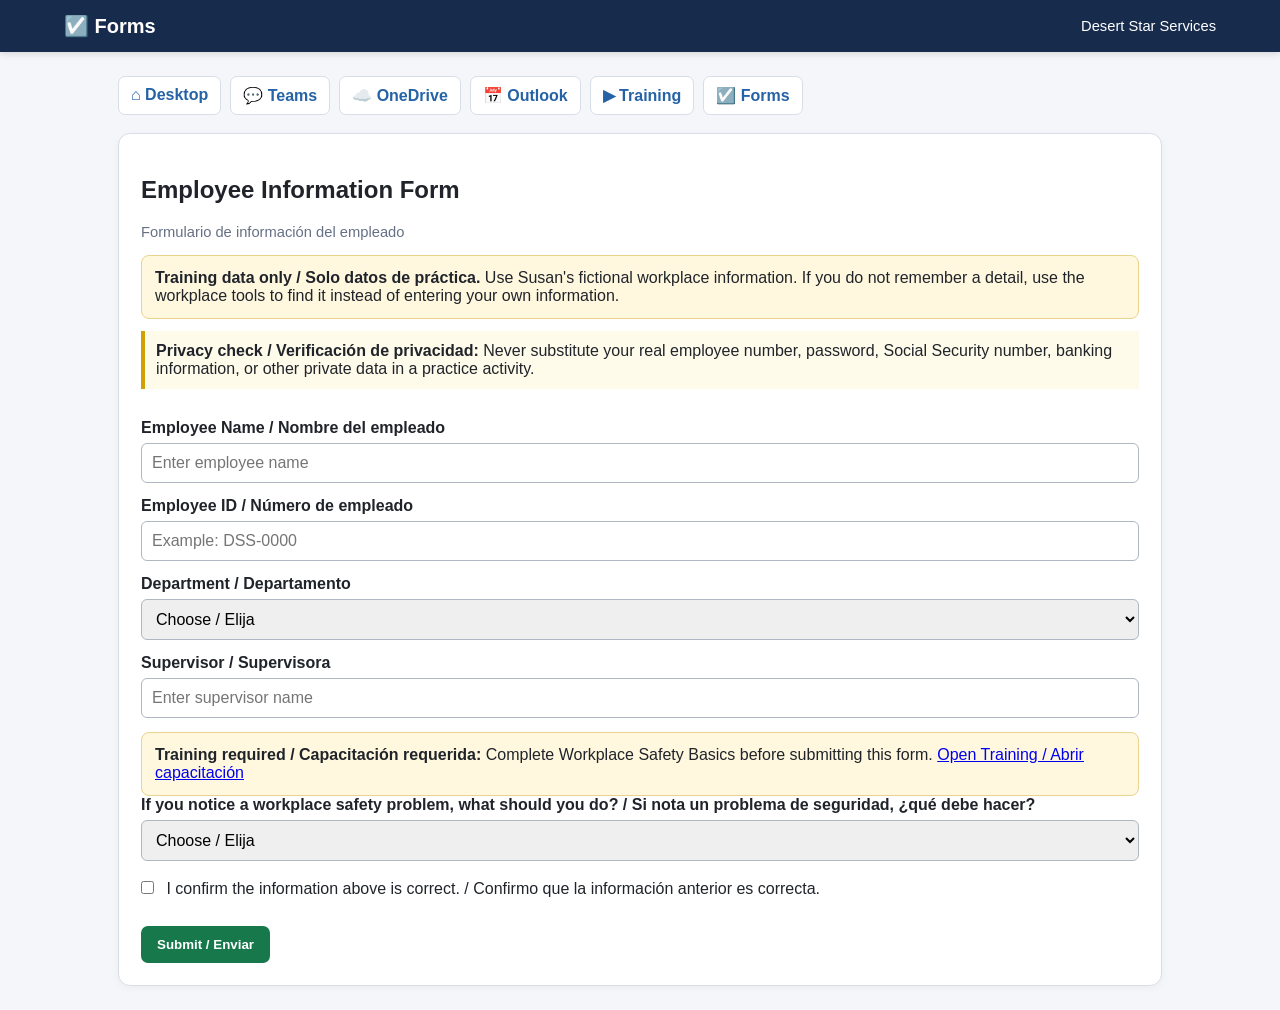
==== commit 22c8c4a4: "Fix employee form training validation script" ====
--- a/forms.html
+++ b/forms.html
@@ -12,7 +12,9 @@
  if(dept!=='Office & Operations') errors.push('Department: Office & Operations / Departamento: Office & Operations');
  if(sup!=='maria lopez') errors.push('Supervisor: Maria Lopez / Supervisora: Maria Lopez');
  if(action!=='report') errors.push('Safety response: Report it to the appropriate supervisor / Seguridad: Reportarlo al supervisor correspondiente');
- if(localStorage.getItem('trainingDone')!=='1'){errors.push('Complete assigned Workplace Safety Basics training first / Complete primero la capacitación asignada');}\n if(errors.length){alert('Please review these answers / Revise estas respuestas:\\n\\n'+errors.join('\\n'));return;}\n document.getElementById('done').style.display='block';
+ if(localStorage.getItem('trainingDone')!=='1'){errors.push('Complete assigned Workplace Safety Basics training first / Complete primero la capacitación asignada');}
+ if(errors.length){alert('Please review these answers / Revise estas respuestas:\\n\\n'+errors.join('\\n'));return;}
+ document.getElementById('done').style.display='block';
  localStorage.setItem('formsDone','1');
  document.getElementById('done').scrollIntoView({behavior:'smooth',block:'center'});
 };
